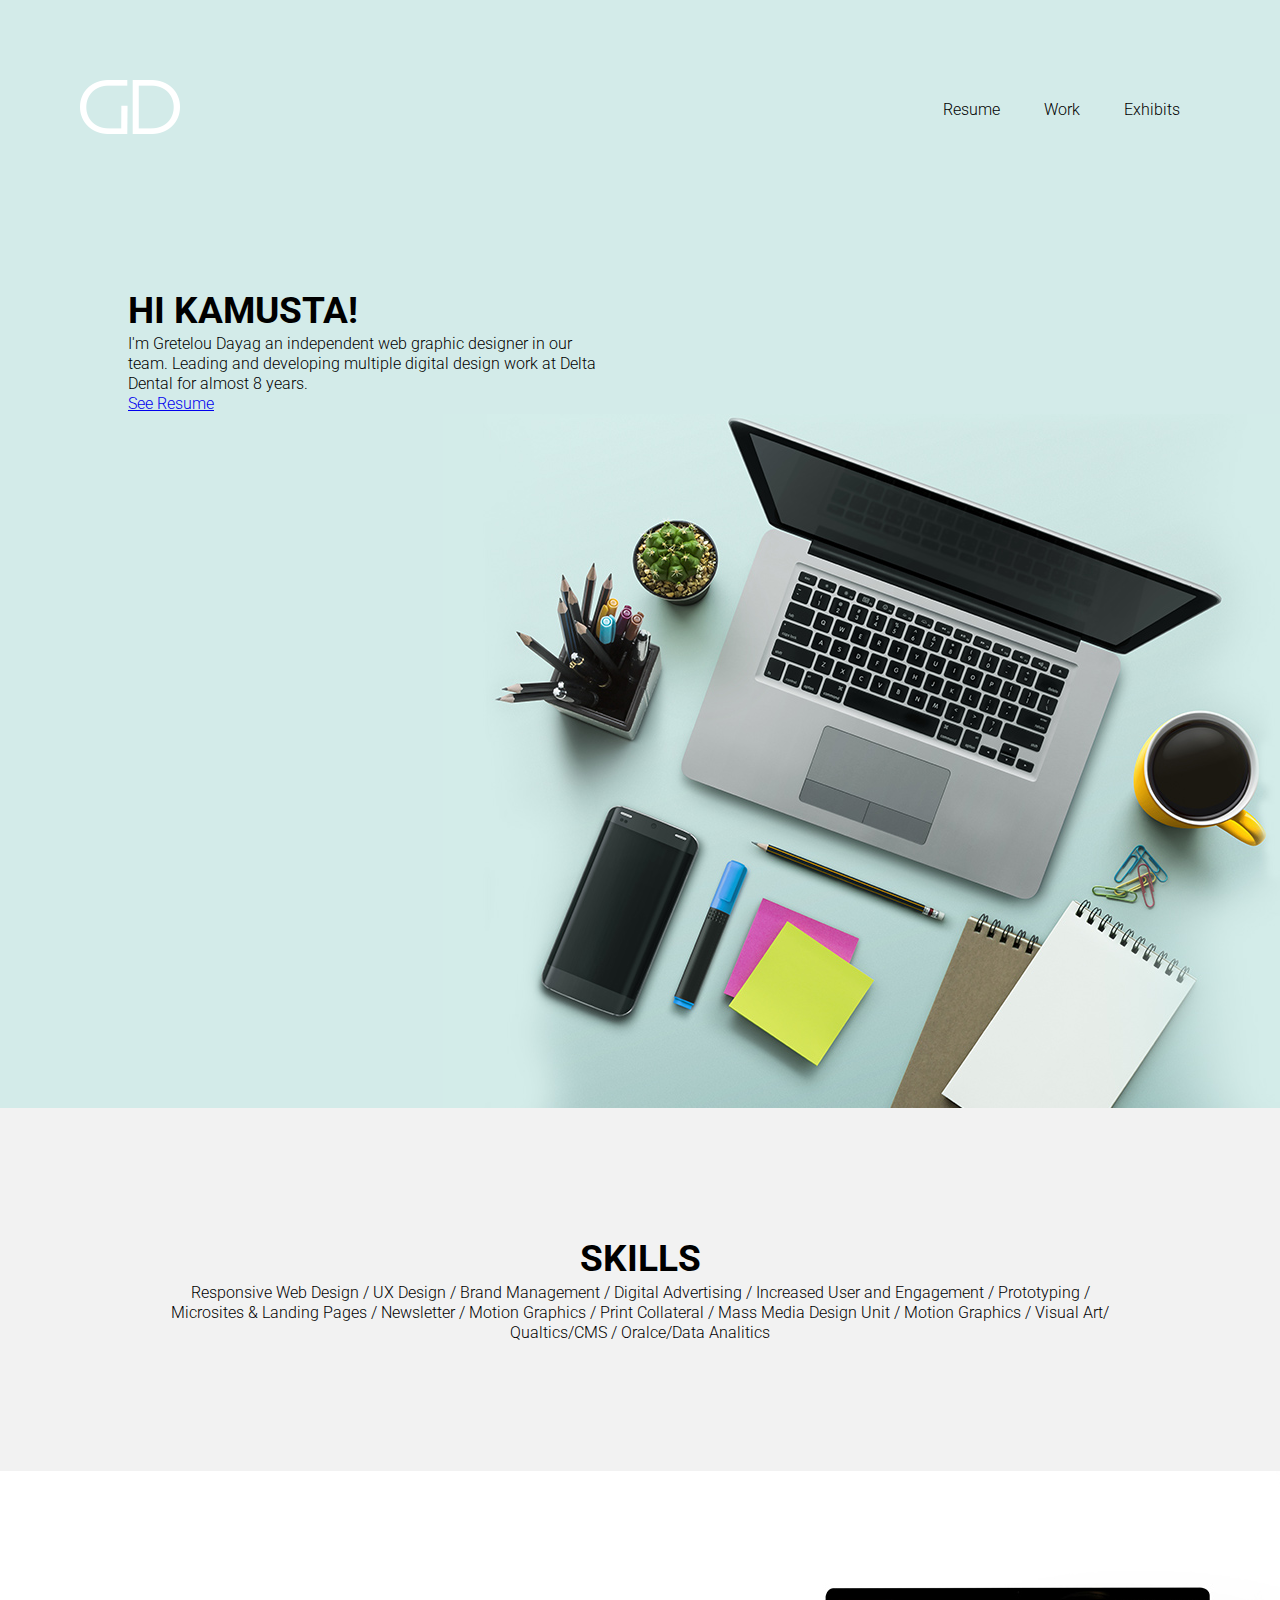
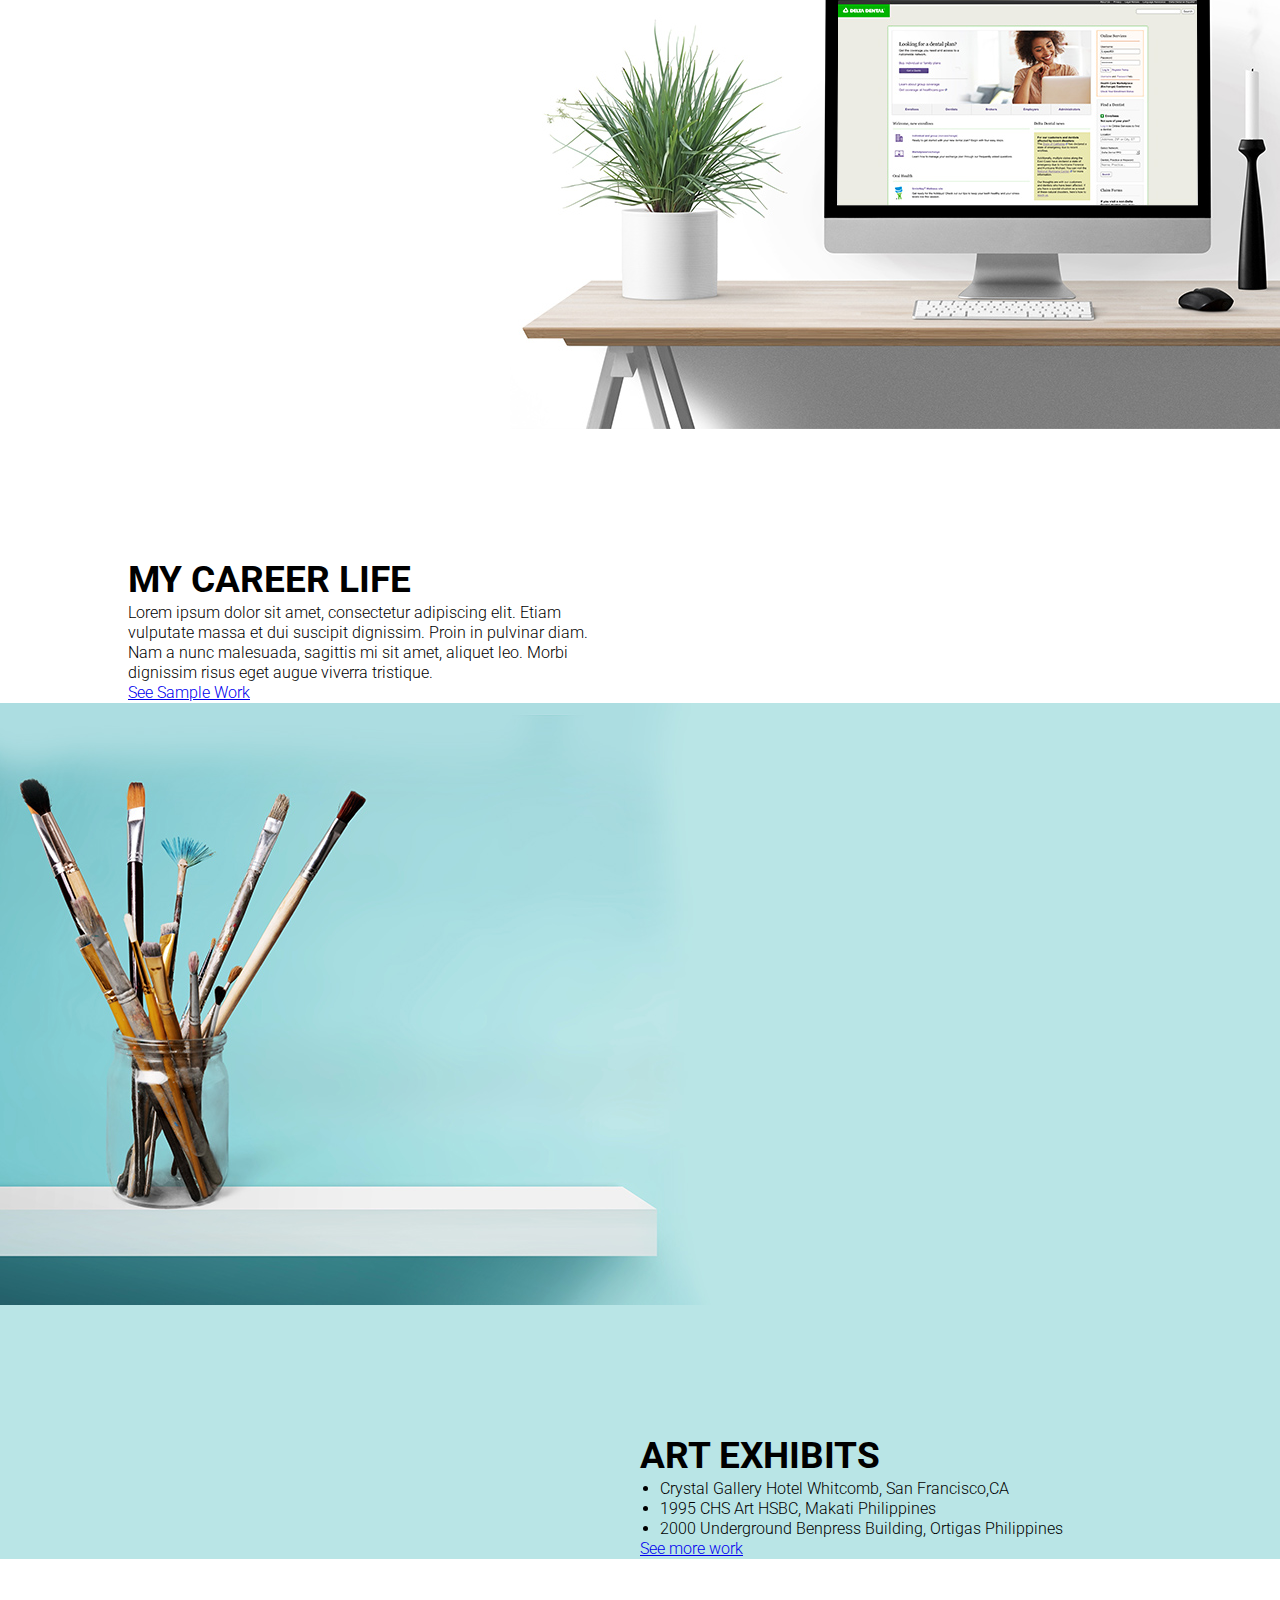
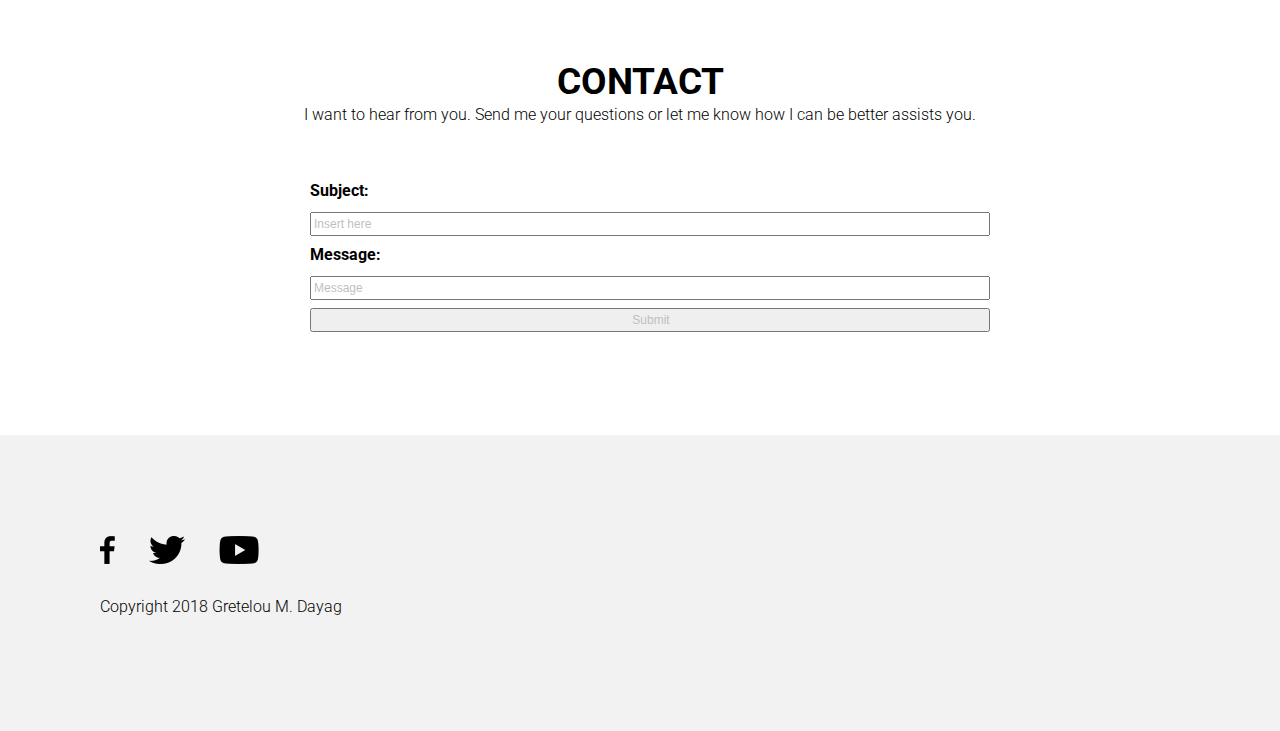
==== unit_10/index.html @ 36427dc2 "v5" ====
<!DOCTYPE html>
<html>
<head>
	<title> Portfolio </title>
	<link rel="stylesheet" type="text/css" href="css/reset.css">
	<link rel="stylesheet" type="text/css" href="css/style.css">
</head>
<body>
	<header>
		<div id="logo"> 
		<img src="image/GD_LOGO.png" alt="gretelou_dayag_logo"></div>
		<nav class="clearfix">
			<a href="#">Resume</a>
			<a href="#">Work</a>
			<a href="#">Exhibits</a>
		</nav>
	</header>

	<section id="intro">
		<div id="intro_paragraph">
			<h1>HI Kamusta!</h1>
			<p>I'm Gretelou Dayag an independent web graphic designer in our team. Leading and developing multiple digital design work at Delta Dental for almost 8 years.</p>
			<a href="#" class="cta">See Resume</a>
		</div>

			<img src="image/intro_image.jpg" alt="gretelou_dayag_logo" id="intro_image">
		</div>
	</section>


	<section id="skill_description">
		<div id="skill_paragraph">
			<h1>Skills</h1>
			<p>Responsive Web Design / UX Design / Brand Management / Digital Advertising  / Increased User and Engagement / Prototyping / Microsites & Landing Pages / Newsletter / Motion Graphics / Print Collateral / Mass Media Design Unit / Motion Graphics / Visual Art/ Qualtics/CMS / Oralce/Data Analitics</p>
		</div>
	</section>



	<section id="work">
			<img src="image/delta_image.jpg" alt="delta dental logo" id="work_image">

		<div id="work_paragraph">	
				<h1>My Career Life</h1>
				<p>Lorem ipsum dolor sit amet, consectetur adipiscing elit. Etiam vulputate massa et dui suscipit dignissim. Proin in pulvinar diam. Nam a nunc malesuada, sagittis mi sit amet, aliquet leo. Morbi dignissim risus eget augue viverra tristique.</p>
				<a href="#" class="cta">See Sample Work</a>
		</div>
	</section>	

	<section id="exhibits">

			<img src="image/skill_image.jpg" alt="paint_brushes" id="exhibits_image">
			<div id="exhibits_paragraph"> 
				<h1>Art Exhibits</h1>
				<ul>
				<li>Crystal Gallery Hotel Whitcomb, San Francisco,CA</li>
				<li>1995 CHS Art HSBC, Makati Philippines</li>
				<li>2000 Underground Benpress Building, Ortigas Philippines</li>
				</ul>
				<a href="#" class="cta">See more work</a>
		</div>
	</section>



	</section>
	<section id="to_connect">
		<h1>Contact</h1>
		<p>I want to hear from you. Send me your questions or let me know how I can be better assists you.</p>

			<form id="size">
				<label for="Topic">Subject:</label>
				<input type="text" name="Topic" value="Insert here">
				<label for="Letter">Message:</label>
				<input type="Message" name="Letter" value="Message">
				<input type="Submit" value="Submit">
			</form>
	</section>


	<footer>
		<img src="image/facebook_black.png" alt="facebook icon">
		<img src="image/twitter_black.png" alt="twitter icon" style="padding-right:30px; padding-left: 30px;">
		<img src="image/youtube_black.png" alt="youtube icon">
		<p> Copyright 2018 Gretelou M. Dayag</p>
	</footer>
</body>
</html>
---- unit_10/css/style.css ----
@import url('https://fonts.googleapis.com/css?family=Roboto:300,700');
* { margin:0; padding:0; box-sizing:border-box; }
body{

font-family: 'Roboto', sans-serif;
font-size: 16px;
font-weight: 300;
line-height: 1.25;
}

header {
background-color: #d3ebe9;
padding: 5em;
}
nav {

float:right;
}
nav a{
background-color:none;
color: #000000;
text-decoration: none;
display:inline-block;
padding: 20px 20px;

}
nav a:hover{
text-decoration: underline;
color: #00aec7;
}
.clearfix:after, section:after {
visibility: hidden;
display: block;
content: "";
clear: both;
height: 0;
font-size: 0;
}
#logo {
float: left;
}
#intro {
background-color: #d3ebe9;
}
#intro_paragraph {
max-width: 480px;
float: left;
margin: 10vw 0 0 10vw;
}
#intro_image {
float:right;
}

#skill_description {
background-color: #f2f2f2;
padding: 8em 0;
}

#skill_paragraph {
width: 960px;
text-align: center;
margin: auto;
}
#work_image {
float: right;
}

#work_paragraph {
max-width: 480px;
float: left;
margin: 10vw 0 0 10vw;
}

#exhibits {
background-color: #b9e5e6;
}

#exhibits_paragraph {
float:right;
width:50vw;
margin: 10vw 0 0 0vw;
}

#exhibits_image {
float:left;
}

#to_connect{
width: 960px;
text-align:center;
margin: auto;
padding-top: 100px;
padding-bottom: 100px;
}

#size{
    width:320px;
    text-align: left;
    line-height: 2em;
    padding-left: 150px;
    padding-top: 50px;
}

input{
    font-size: 12px;
    font-weight: 300;
    color:#bfbfbf;
    width: 680px;
    padding-left: 2px;
    padding-top: 3px;
    padding-bottom: 3px;
}
label{
    text-align: left;
    font-size: 16px;
    font-weight: 700;
}

footer {
background-color: #f2f2f2;
padding: 100px;
line-height: 3em;
}

h1{
font-size: 37px;
font-weight:700;
text-transform: uppercase;
}

h2{
font-size: 24px;
font-weight:700;
text-transform: uppercase;
}

h3{
font-size: 20px;
font-weight: 300;
text-transform: uppercase;
}

ul {
padding-left:1.25em;
}

@media only screen and (max-width:1220px)

#work_paragraph {
max-width: 480px;
float: left;
margin: 5vw 0 0 10vw;
}
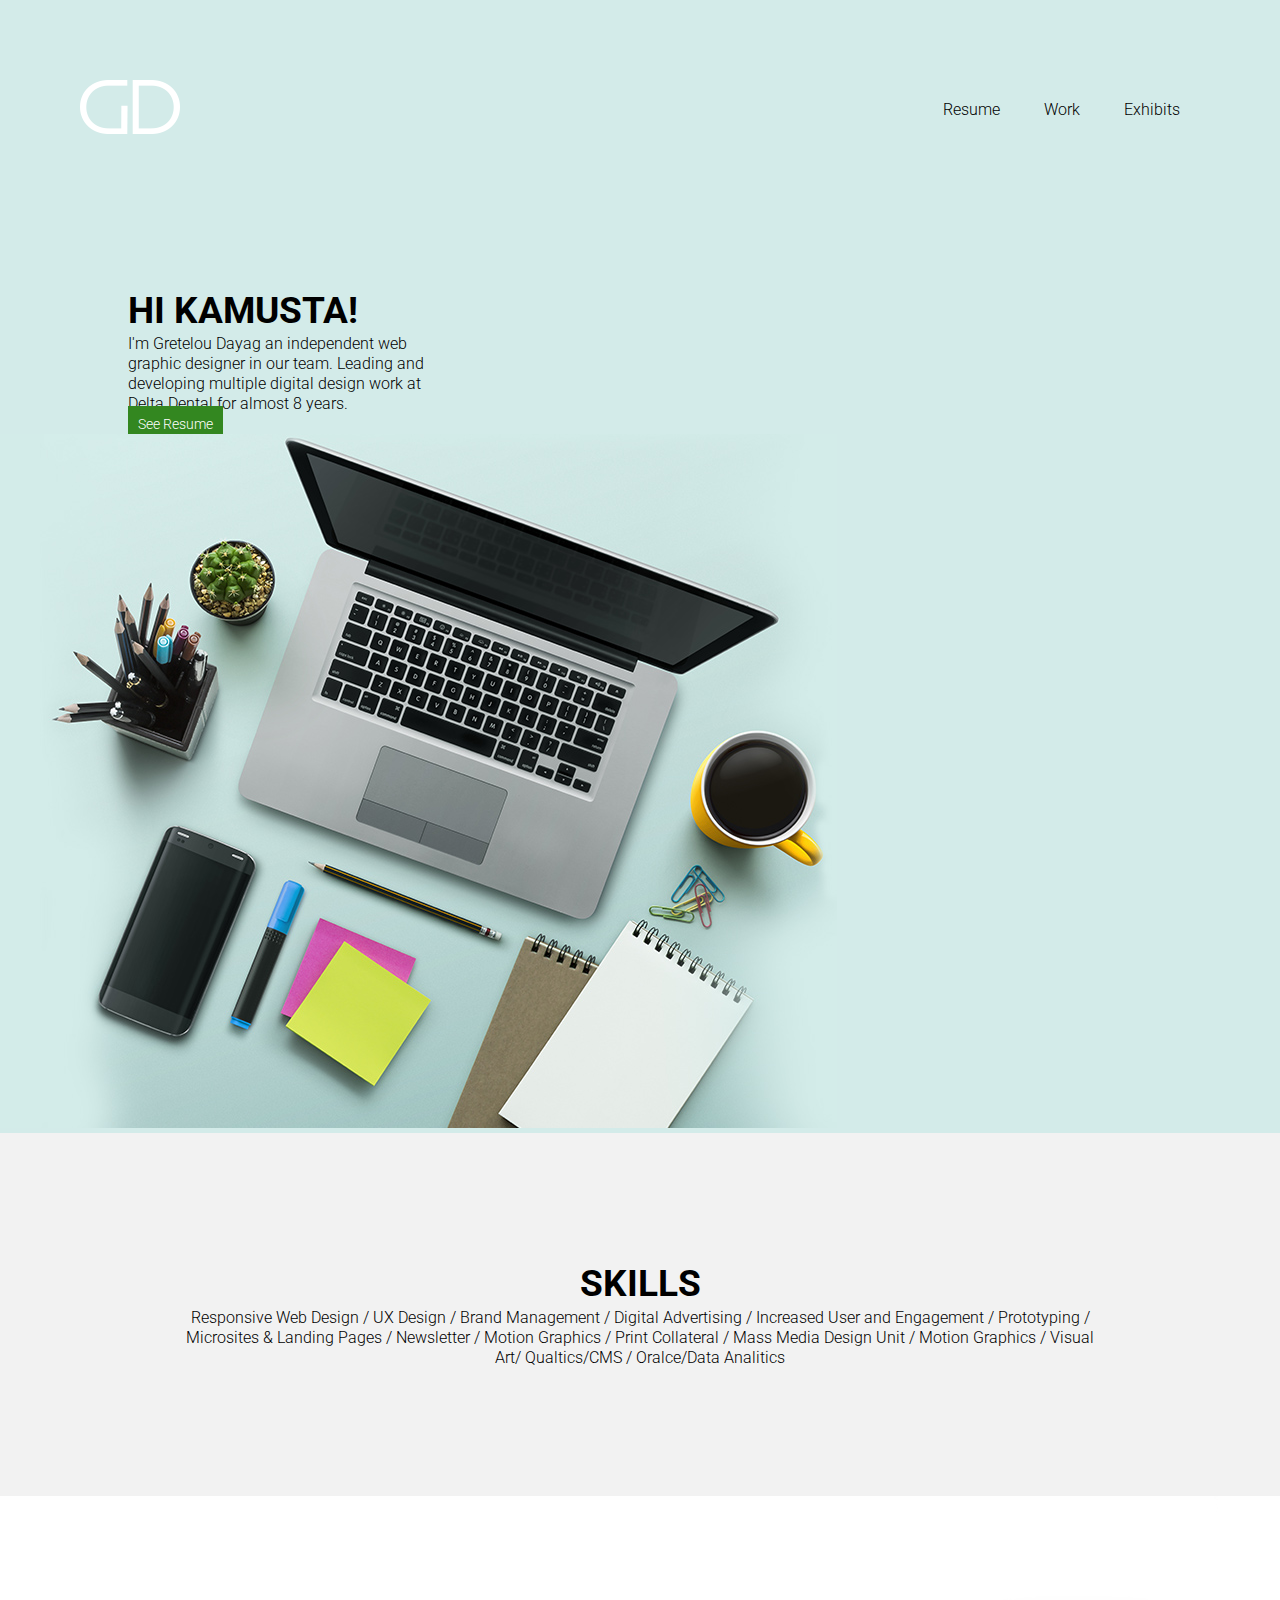
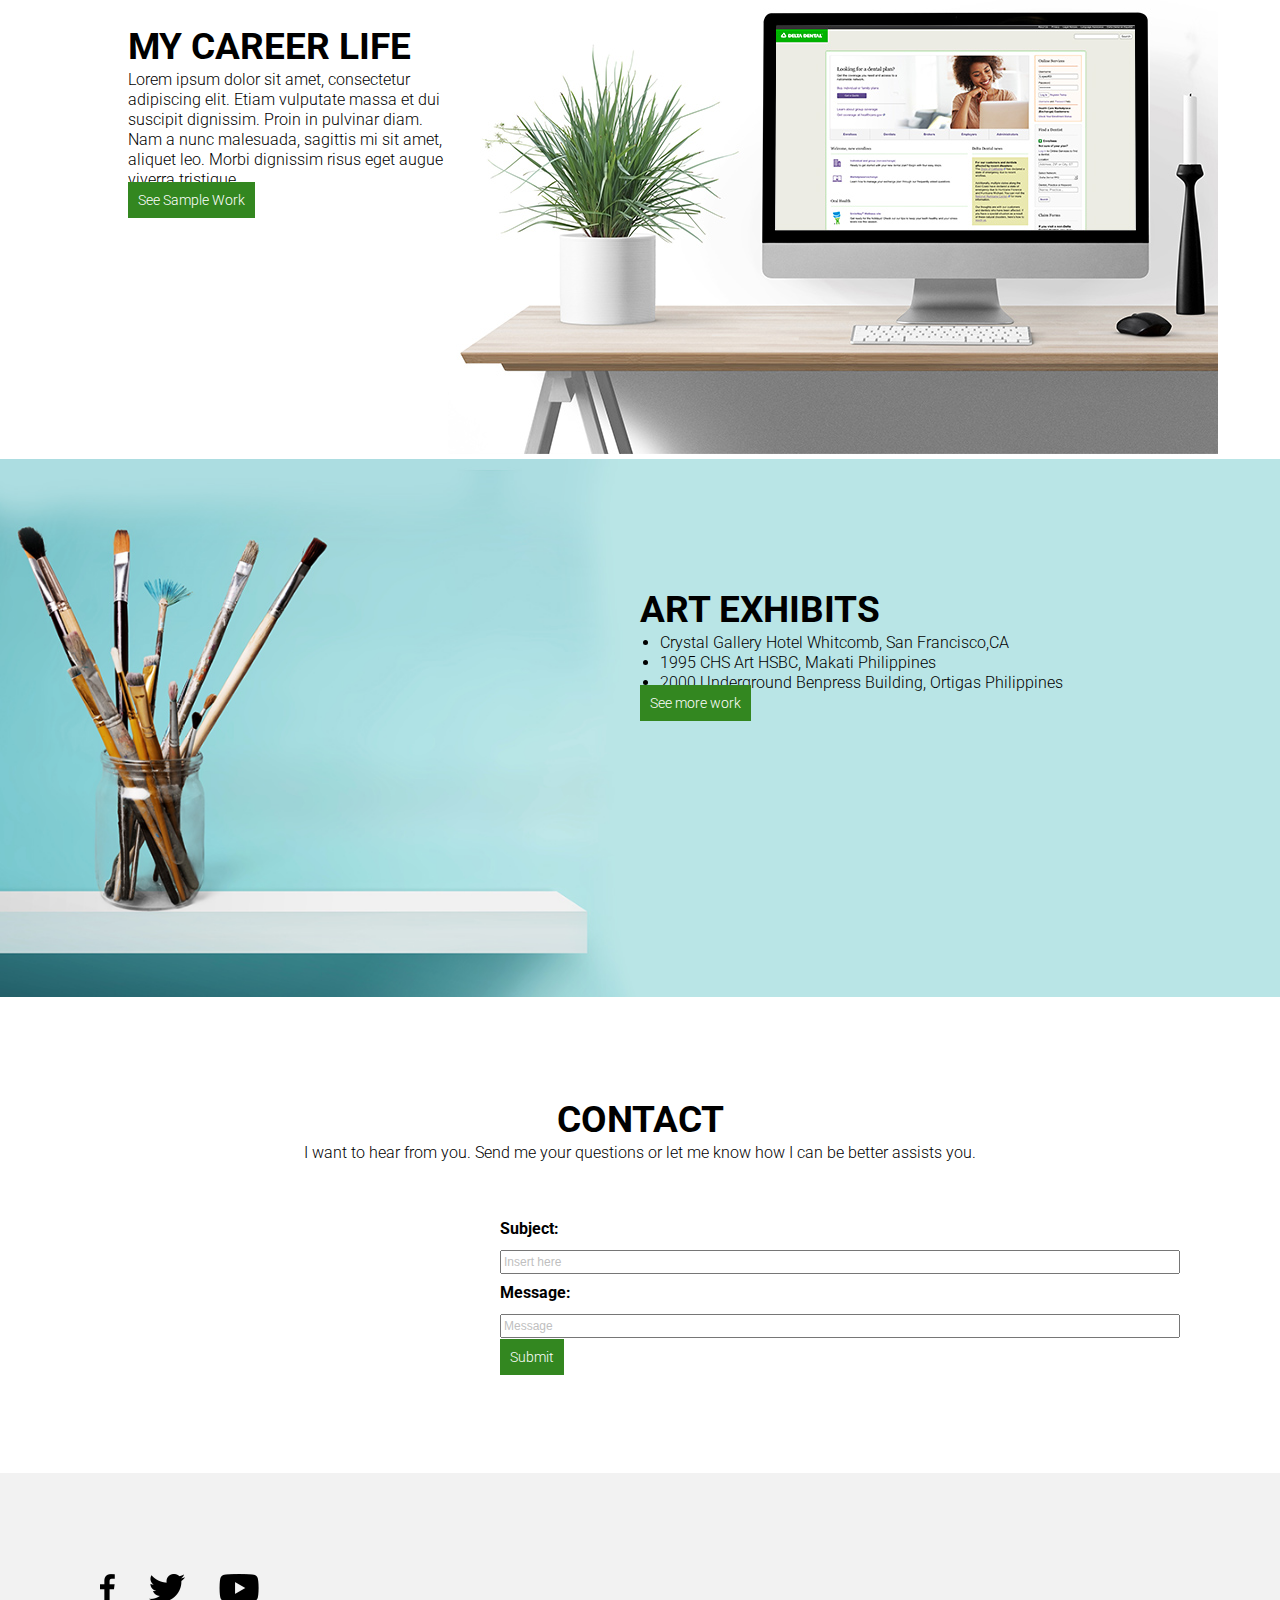
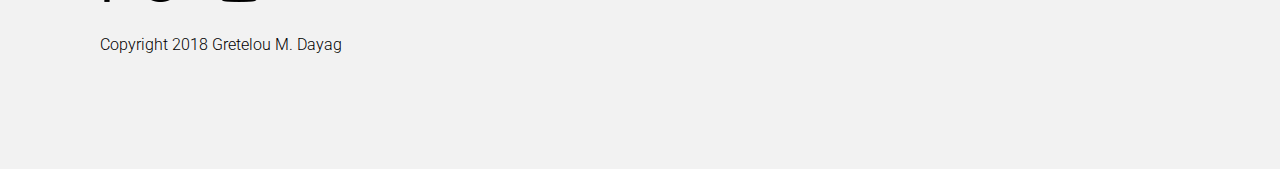
==== commit aca60fd4: "v5" ====
--- a/unit_10/index.html
+++ b/unit_10/index.html
@@ -16,15 +16,14 @@
 		</nav>
 	</header>
 
-	<section id="intro">
+	<section id="intro" class="clearfix">
 		<div id="intro_paragraph">
 			<h1>HI Kamusta!</h1>
 			<p>I'm Gretelou Dayag an independent web graphic designer in our team. Leading and developing multiple digital design work at Delta Dental for almost 8 years.</p>
 			<a href="#" class="cta">See Resume</a>
 		</div>
+		<img src="image/intro_image.jpg" alt="gretelou_dayag_logo" id="intro_image">
 
-			<img src="image/intro_image.jpg" alt="gretelou_dayag_logo" id="intro_image">
-		</div>
 	</section>
 
 
@@ -73,7 +72,7 @@
 				<input type="text" name="Topic" value="Insert here">
 				<label for="Letter">Message:</label>
 				<input type="Message" name="Letter" value="Message">
-				<input type="Submit" value="Submit">
+				<a href="#" class="cta">Submit</a>
 			</form>
 	</section>
 
--- a/unit_10/css/style.css
+++ b/unit_10/css/style.css
@@ -29,6 +29,17 @@
 text-decoration: underline;
 color: #00aec7;
 }
+.cta{
+    background-color:#338720;
+    padding-top: 10px;
+    padding-bottom:10px;
+    padding-left:10px;
+    padding-right: 10px;
+    font-size: 14px;
+    color:#ffffff;
+    text-decoration: none;
+
+}
 .clearfix:after, section:after {
 visibility: hidden;
 display: block;
@@ -42,14 +53,16 @@
 }
 #intro {
 background-color: #d3ebe9;
+background:url(.../image/intro_image.jpg),
+#d3ebe9;
+background-repeat: no-repeat;
+background-position: left;
+height: auto;
 }
 #intro_paragraph {
-max-width: 480px;
+max-width: 25%;
 float: left;
 margin: 10vw 0 0 10vw;
-}
-#intro_image {
-float:right;
 }
 
 #skill_description {
@@ -58,16 +71,20 @@
 }
 
 #skill_paragraph {
-width: 960px;
 text-align: center;
-margin: auto;
+margin-left:20vh;
+margin-right:20vh;
 }
-#work_image {
-float: right;
+#work {
+background-color: white;
+background:url(.../image/delta_image.jpg),
+white;
+background-repeat: no-repeat;
+background-position: left;
 }
 
 #work_paragraph {
-max-width: 480px;
+max-width: 25%;
 float: left;
 margin: 10vw 0 0 10vw;
 }
@@ -78,16 +95,16 @@
 
 #exhibits_paragraph {
 float:right;
-width:50vw;
+width:50%;
 margin: 10vw 0 0 0vw;
 }
 
 #exhibits_image {
 float:left;
+max-width: 50%;
 }
 
 #to_connect{
-width: 960px;
 text-align:center;
 margin: auto;
 padding-top: 100px;
@@ -95,11 +112,12 @@
 }
 
 #size{
-    width:320px;
+    width:50%;
     text-align: left;
     line-height: 2em;
-    padding-left: 150px;
+    padding-left: 300px;
     padding-top: 50px;
+    margin-left: 200px;
 }
 
 input{
@@ -146,12 +164,8 @@
 }
 
 @media only screen and (max-width:1220px)
+img{  }
 
-#work_paragraph {
-max-width: 480px;
-float: left;
-margin: 5vw 0 0 10vw;
-}
 
     
     
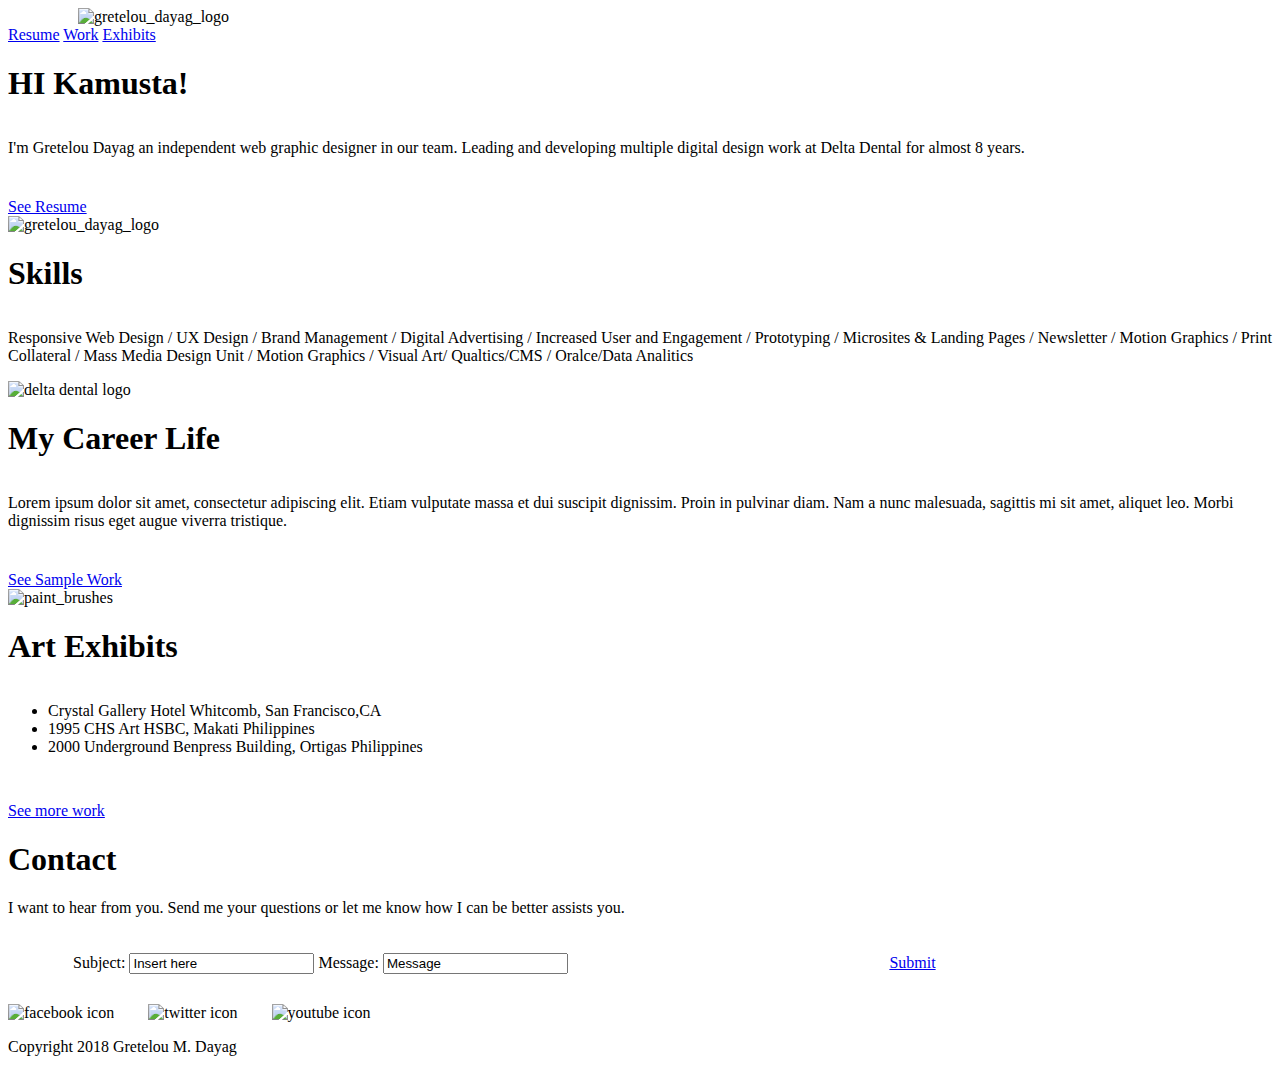
==== commit b80d7fc3: "v8" ====
--- a/unit_10/index.html
+++ b/unit_10/index.html
@@ -1,14 +1,14 @@
 <!DOCTYPE html>
-<html>
-<head>
+<html class="gr__ gr__gmdayag_github_io"><head>
+<meta http-equiv="content-type" content="text/html; charset=UTF-8">
 	<title> Portfolio </title>
-	<link rel="stylesheet" type="text/css" href="css/reset.css">
-	<link rel="stylesheet" type="text/css" href="css/style.css">
+	<link rel="stylesheet" type="text/css" href="index_files/reset.html">
+	<link rel="stylesheet" type="text/css" href="index_files/style.css">
 </head>
-<body>
+<body data-gr-c-s-loaded="true">
 	<header>
 		<div id="logo"> 
-		<img src="image/GD_LOGO.png" alt="gretelou_dayag_logo"></div>
+		<img src="index_files/GD_LOGO.png" alt="gretelou_dayag_logo" style="padding-left: 70px;"></div>
 		<nav class="clearfix">
 			<a href="#">Resume</a>
 			<a href="#">Work</a>
@@ -19,10 +19,12 @@
 	<section id="intro" class="clearfix">
 		<div id="intro_paragraph">
 			<h1>HI Kamusta!</h1>
-			<p>I'm Gretelou Dayag an independent web graphic designer in our team. Leading and developing multiple digital design work at Delta Dental for almost 8 years.</p>
+			<p style="padding-top: 15px;padding-bottom: 25px;">I'm Gretelou Dayag
+ an independent web graphic designer in our team. Leading and developing
+ multiple digital design work at Delta Dental for almost 8 years.</p>
 			<a href="#" class="cta">See Resume</a>
 		</div>
-		<img src="image/intro_image.jpg" alt="gretelou_dayag_logo" id="intro_image">
+		<img src="index_files/intro_image.jpg" alt="gretelou_dayag_logo" id="intro_image">
 
 	</section>
 
@@ -30,31 +32,40 @@
 	<section id="skill_description">
 		<div id="skill_paragraph">
 			<h1>Skills</h1>
-			<p>Responsive Web Design / UX Design / Brand Management / Digital Advertising  / Increased User and Engagement / Prototyping / Microsites & Landing Pages / Newsletter / Motion Graphics / Print Collateral / Mass Media Design Unit / Motion Graphics / Visual Art/ Qualtics/CMS / Oralce/Data Analitics</p>
+			<p style="padding-top: 15px;">Responsive Web Design / UX Design / 
+Brand Management / Digital Advertising  / Increased User and Engagement /
+ Prototyping / Microsites &amp; Landing Pages / Newsletter / Motion 
+Graphics / Print Collateral / Mass Media Design Unit / Motion Graphics /
+ Visual Art/ Qualtics/CMS / Oralce/Data Analitics</p>
 		</div>
 	</section>
 
 
 
 	<section id="work">
-			<img src="image/delta_image.jpg" alt="delta dental logo" id="work_image">
+			<img src="index_files/delta_image.jpg" alt="delta dental logo" id="work_image">
 
 		<div id="work_paragraph">	
 				<h1>My Career Life</h1>
-				<p>Lorem ipsum dolor sit amet, consectetur adipiscing elit. Etiam vulputate massa et dui suscipit dignissim. Proin in pulvinar diam. Nam a nunc malesuada, sagittis mi sit amet, aliquet leo. Morbi dignissim risus eget augue viverra tristique.</p>
+				<p style="padding-top: 15px;padding-bottom: 25px;">Lorem ipsum dolor
+ sit amet, consectetur adipiscing elit. Etiam vulputate massa et dui 
+suscipit dignissim. Proin in pulvinar diam. Nam a nunc malesuada, 
+sagittis mi sit amet, aliquet leo. Morbi dignissim risus eget augue 
+viverra tristique.</p>
 				<a href="#" class="cta">See Sample Work</a>
 		</div>
+
 	</section>	
 
 	<section id="exhibits">
 
-			<img src="image/skill_image.jpg" alt="paint_brushes" id="exhibits_image">
+			<img src="index_files/skill_image.jpg" alt="paint_brushes" id="exhibits_image">
 			<div id="exhibits_paragraph"> 
 				<h1>Art Exhibits</h1>
-				<ul>
+				<ul style="padding-top: 15px;padding-bottom: 30px;">
 				<li>Crystal Gallery Hotel Whitcomb, San Francisco,CA</li>
 				<li>1995 CHS Art HSBC, Makati Philippines</li>
-				<li>2000 Underground Benpress Building, Ortigas Philippines</li>
+				<li style="padding-top: 0px;">2000 Underground Benpress Building, Ortigas Philippines</li>
 				</ul>
 				<a href="#" class="cta">See more work</a>
 		</div>
@@ -62,26 +73,28 @@
 
 
 
-	</section>
+	
 	<section id="to_connect">
 		<h1>Contact</h1>
 		<p>I want to hear from you. Send me your questions or let me know how I can be better assists you.</p>
-
-			<form id="size">
-				<label for="Topic">Subject:</label>
+		<form id="size" style="padding-left: 65px;padding-top: 20px;">
+				
+				<label for="Topic" style="padding-left: 0px;">Subject:</label>
 				<input type="text" name="Topic" value="Insert here">
 				<label for="Letter">Message:</label>
-				<input type="Message" name="Letter" value="Message">
-				<a href="#" class="cta">Submit</a>
-			</form>
+				<input type="Message" name="Letter" value="Message" style="margin-bottom: 30px;">
+				<a href="#" class="cta" style="padding-left: 317.5px;padding-right: 317.5px;">Submit</a>
+		</form>
+
 	</section>
 
 
 	<footer>
-		<img src="image/facebook_black.png" alt="facebook icon">
-		<img src="image/twitter_black.png" alt="twitter icon" style="padding-right:30px; padding-left: 30px;">
-		<img src="image/youtube_black.png" alt="youtube icon">
+		<img src="index_files/facebook_black.png" alt="facebook icon">
+		<img src="index_files/twitter_black.png" alt="twitter icon" style="padding-right:30px; padding-left: 30px;">
+		<img src="index_files/youtube_black.png" alt="youtube icon">
 		<p> Copyright 2018 Gretelou M. Dayag</p>
 	</footer>
-</body>
-</html>
+
+
+</body></html>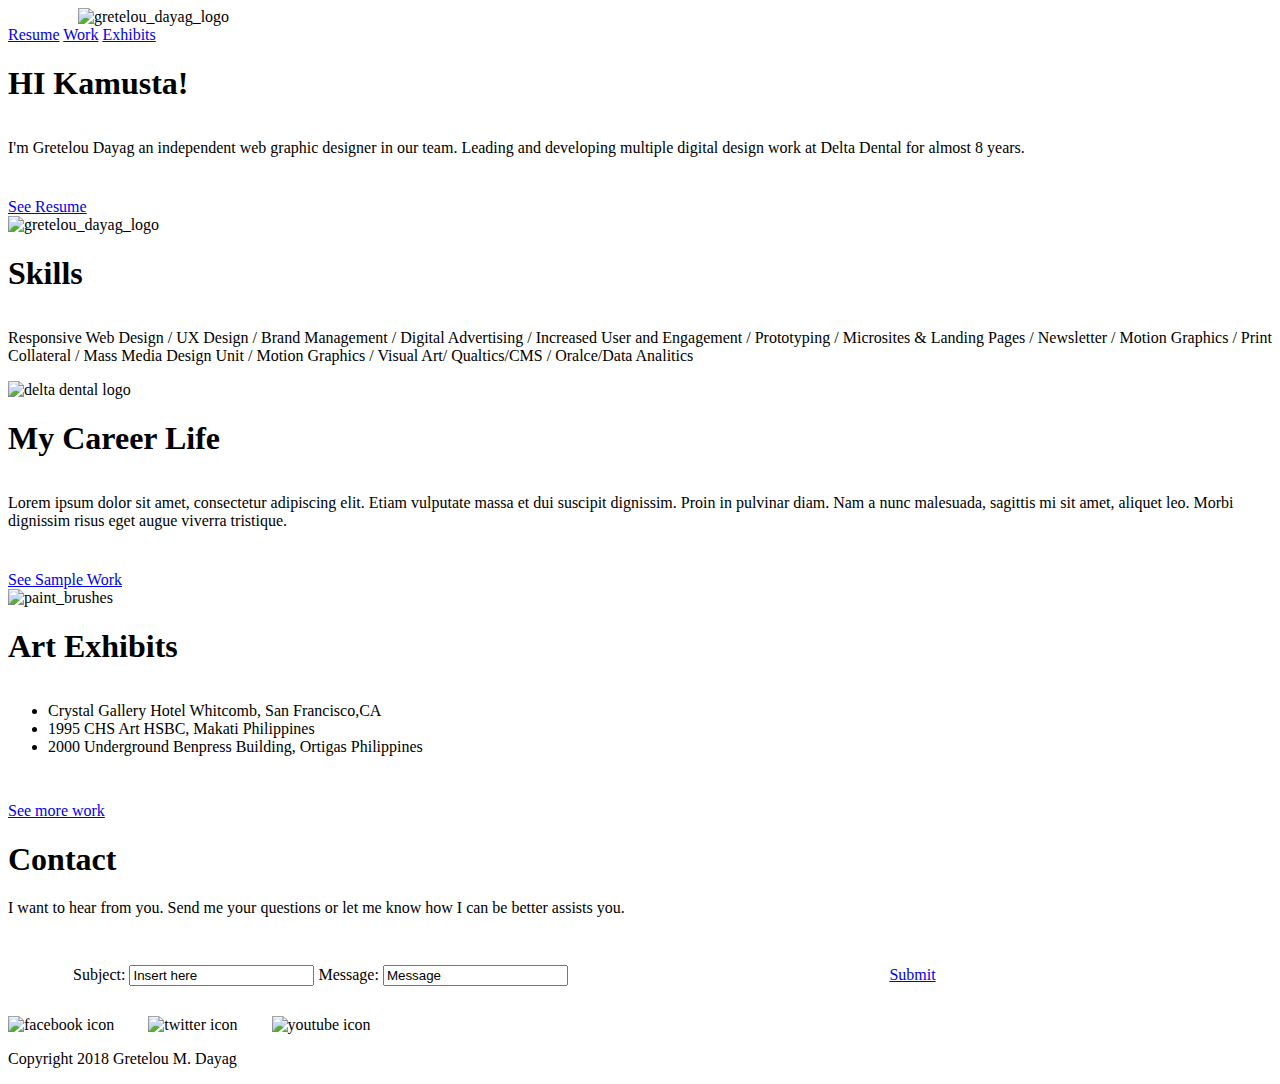
==== commit 83c2eb8d: "v10" ====
--- a/unit_10/index.html
+++ b/unit_10/index.html
@@ -80,7 +80,7 @@
 		<form id="size" style="padding-left: 65px;padding-top: 20px;">
 				
 				<label for="Topic" style="padding-left: 0px;">Subject:</label>
-				<input type="text" name="Topic" value="Insert here">
+				<input type="text" name="Topic" value="Insert here" style="margin-top: 12px;margin-bottom: 8px;">
 				<label for="Letter">Message:</label>
 				<input type="Message" name="Letter" value="Message" style="margin-bottom: 30px;">
 				<a href="#" class="cta" style="padding-left: 317.5px;padding-right: 317.5px;">Submit</a>
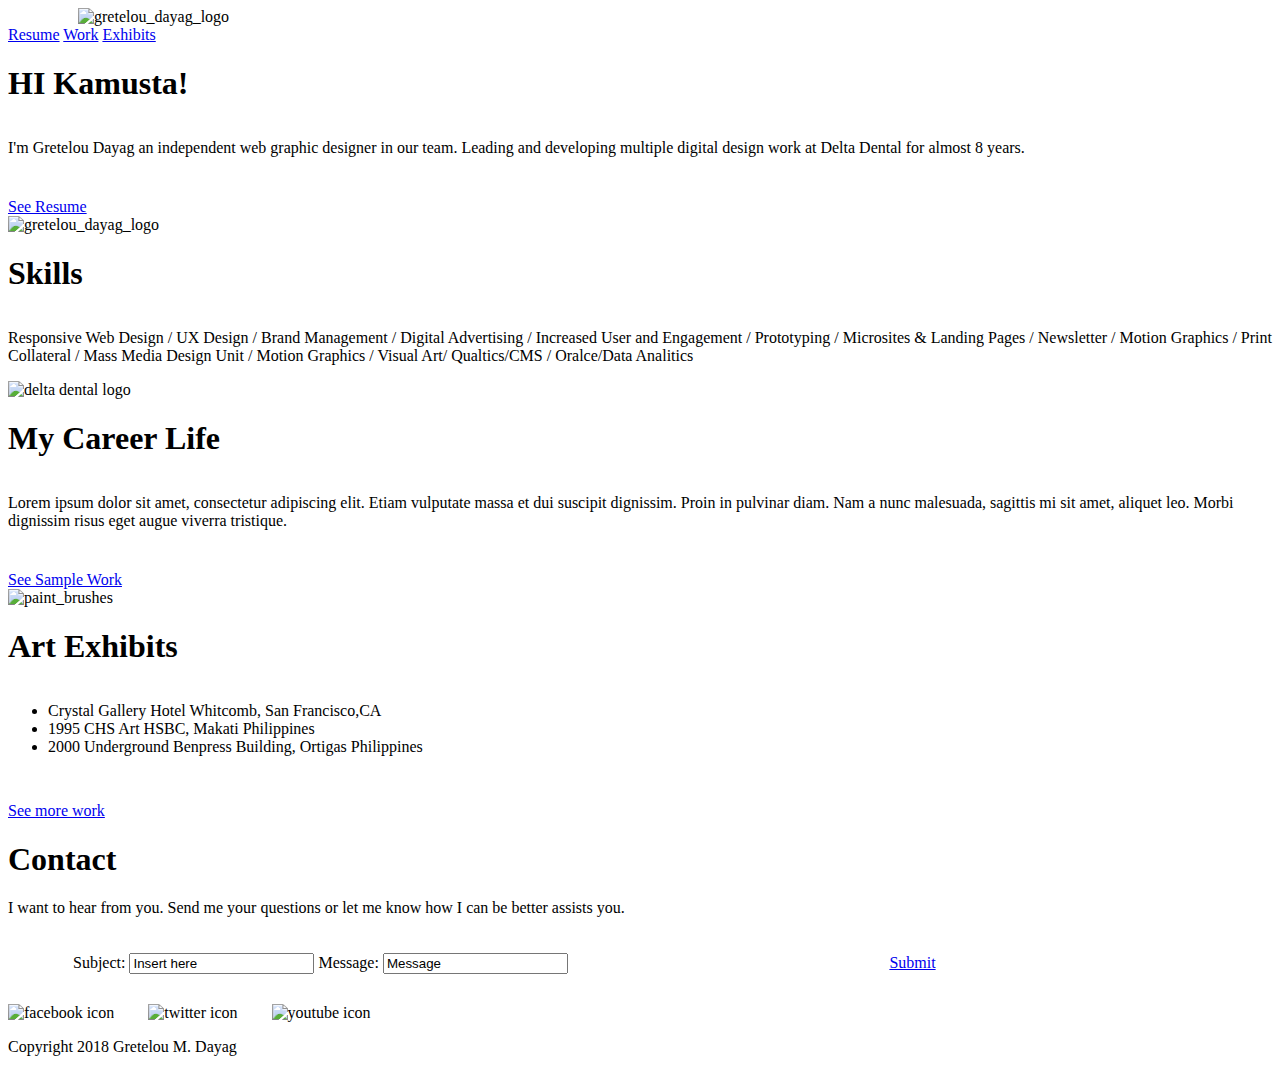
==== commit e814155b: "v11" ====
--- a/unit_10/index.html
+++ b/unit_10/index.html
@@ -80,7 +80,7 @@
 		<form id="size" style="padding-left: 65px;padding-top: 20px;">
 				
 				<label for="Topic" style="padding-left: 0px;">Subject:</label>
-				<input type="text" name="Topic" value="Insert here" style="margin-top: 12px;margin-bottom: 8px;">
+				<input type="text" name="Topic" value="Insert here">
 				<label for="Letter">Message:</label>
 				<input type="Message" name="Letter" value="Message" style="margin-bottom: 30px;">
 				<a href="#" class="cta" style="padding-left: 317.5px;padding-right: 317.5px;">Submit</a>
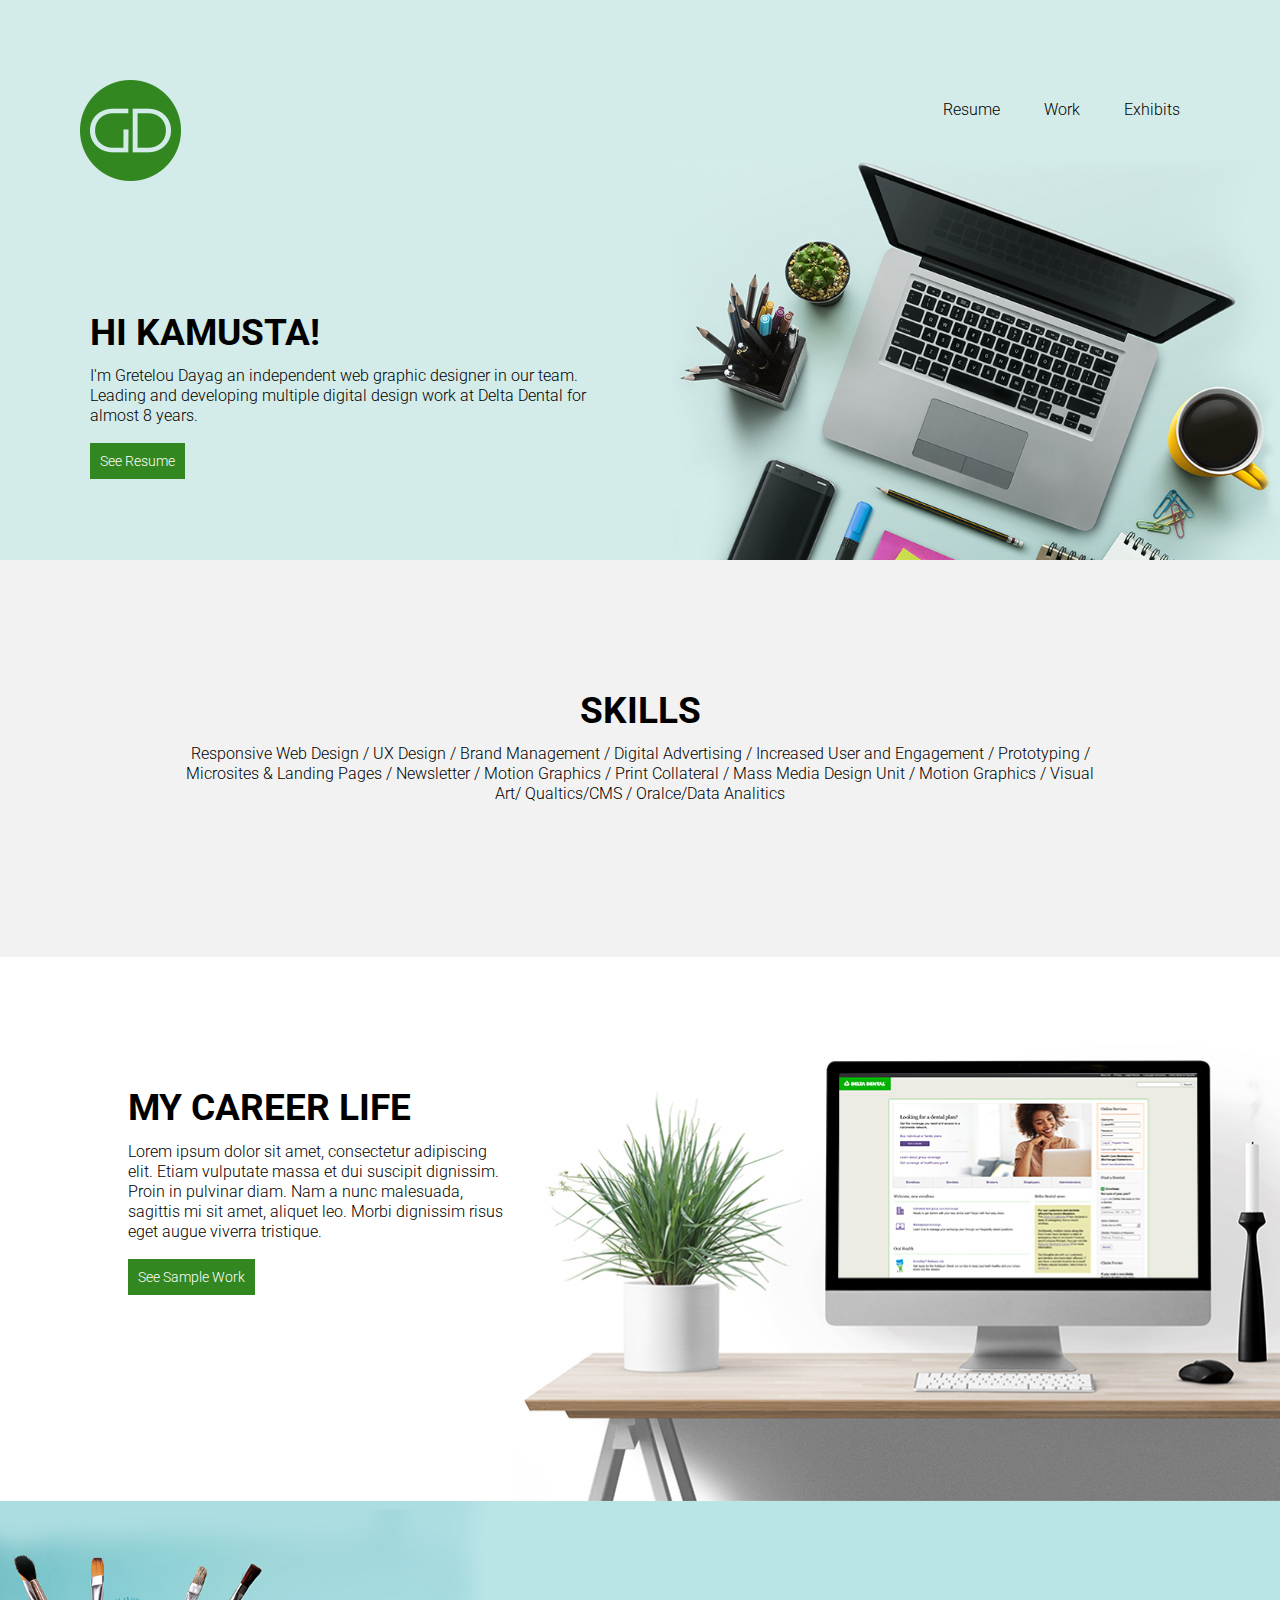
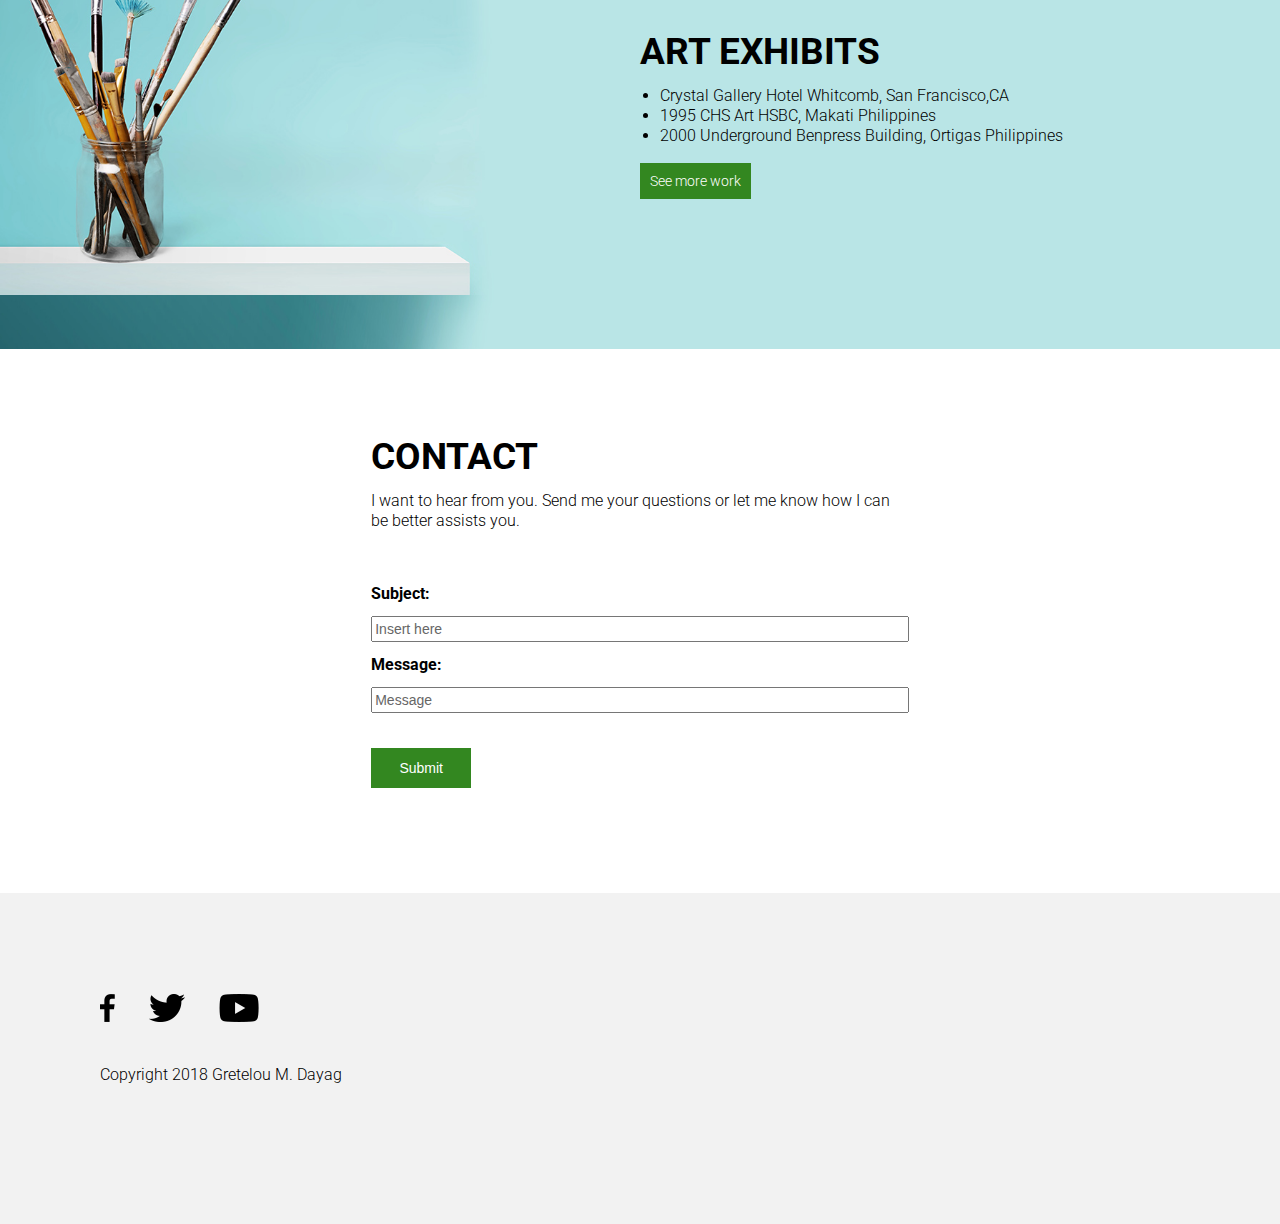
==== commit 6e132658: "v11" ====
--- a/unit_10/index.html
+++ b/unit_10/index.html
@@ -1,14 +1,16 @@
 <!DOCTYPE html>
-<html class="gr__ gr__gmdayag_github_io"><head>
-<meta http-equiv="content-type" content="text/html; charset=UTF-8">
+<html>
+
+<head>
 	<title> Portfolio </title>
-	<link rel="stylesheet" type="text/css" href="index_files/reset.html">
-	<link rel="stylesheet" type="text/css" href="index_files/style.css">
+	<link rel="stylesheet" type="text/css" href="css/reset.css">
+	<link rel="stylesheet" type="text/css" href="css/style.css">
 </head>
-<body data-gr-c-s-loaded="true">
+
+<body>
 	<header>
 		<div id="logo"> 
-		<img src="index_files/GD_LOGO.png" alt="gretelou_dayag_logo" style="padding-left: 70px;"></div>
+		<img src="image/GD_LOGO.png" alt="gretelou_dayag_logo"></div>
 		<nav class="clearfix">
 			<a href="#">Resume</a>
 			<a href="#">Work</a>
@@ -16,15 +18,12 @@
 		</nav>
 	</header>
 
-	<section id="intro" class="clearfix">
+	<section id="intro">
 		<div id="intro_paragraph">
 			<h1>HI Kamusta!</h1>
-			<p style="padding-top: 15px;padding-bottom: 25px;">I'm Gretelou Dayag
- an independent web graphic designer in our team. Leading and developing
- multiple digital design work at Delta Dental for almost 8 years.</p>
+			<p>I'm Gretelou Dayag an independent web graphic designer in our team. Leading and developing multiple digital design work at Delta Dental for almost 8 years.</p>
 			<a href="#" class="cta">See Resume</a>
 		</div>
-		<img src="index_files/intro_image.jpg" alt="gretelou_dayag_logo" id="intro_image">
 
 	</section>
 
@@ -32,40 +31,27 @@
 	<section id="skill_description">
 		<div id="skill_paragraph">
 			<h1>Skills</h1>
-			<p style="padding-top: 15px;">Responsive Web Design / UX Design / 
-Brand Management / Digital Advertising  / Increased User and Engagement /
- Prototyping / Microsites &amp; Landing Pages / Newsletter / Motion 
-Graphics / Print Collateral / Mass Media Design Unit / Motion Graphics /
- Visual Art/ Qualtics/CMS / Oralce/Data Analitics</p>
+			<p>Responsive Web Design / UX Design / Brand Management / Digital Advertising  / Increased User and Engagement / Prototyping / Microsites & Landing Pages / Newsletter / Motion Graphics / Print Collateral / Mass Media Design Unit / Motion Graphics / Visual Art/ Qualtics/CMS / Oralce/Data Analitics</p>
 		</div>
 	</section>
 
 
 
 	<section id="work">
-			<img src="index_files/delta_image.jpg" alt="delta dental logo" id="work_image">
-
 		<div id="work_paragraph">	
 				<h1>My Career Life</h1>
-				<p style="padding-top: 15px;padding-bottom: 25px;">Lorem ipsum dolor
- sit amet, consectetur adipiscing elit. Etiam vulputate massa et dui 
-suscipit dignissim. Proin in pulvinar diam. Nam a nunc malesuada, 
-sagittis mi sit amet, aliquet leo. Morbi dignissim risus eget augue 
-viverra tristique.</p>
+				<p>Lorem ipsum dolor sit amet, consectetur adipiscing elit. Etiam vulputate massa et dui suscipit dignissim. Proin in pulvinar diam. Nam a nunc malesuada, sagittis mi sit amet, aliquet leo. Morbi dignissim risus eget augue viverra tristique.</p>
 				<a href="#" class="cta">See Sample Work</a>
 		</div>
-
 	</section>	
 
 	<section id="exhibits">
-
-			<img src="index_files/skill_image.jpg" alt="paint_brushes" id="exhibits_image">
 			<div id="exhibits_paragraph"> 
 				<h1>Art Exhibits</h1>
-				<ul style="padding-top: 15px;padding-bottom: 30px;">
+				<ul>
 				<li>Crystal Gallery Hotel Whitcomb, San Francisco,CA</li>
 				<li>1995 CHS Art HSBC, Makati Philippines</li>
-				<li style="padding-top: 0px;">2000 Underground Benpress Building, Ortigas Philippines</li>
+				<li>2000 Underground Benpress Building, Ortigas Philippines</li>
 				</ul>
 				<a href="#" class="cta">See more work</a>
 		</div>
@@ -73,28 +59,26 @@
 
 
 
-	
+	</section>
 	<section id="to_connect">
 		<h1>Contact</h1>
 		<p>I want to hear from you. Send me your questions or let me know how I can be better assists you.</p>
-		<form id="size" style="padding-left: 65px;padding-top: 20px;">
-				
-				<label for="Topic" style="padding-left: 0px;">Subject:</label>
+
+			<form id="size">
+				<label for="Topic">Subject:</label>
 				<input type="text" name="Topic" value="Insert here">
 				<label for="Letter">Message:</label>
-				<input type="Message" name="Letter" value="Message" style="margin-bottom: 30px;">
-				<a href="#" class="cta" style="padding-left: 317.5px;padding-right: 317.5px;">Submit</a>
-		</form>
-
+				<input type="Message" name="Letter" value="Message">
+			</form>
+			<button type="button">Submit</button>
 	</section>
 
 
 	<footer>
-		<img src="index_files/facebook_black.png" alt="facebook icon">
-		<img src="index_files/twitter_black.png" alt="twitter icon" style="padding-right:30px; padding-left: 30px;">
-		<img src="index_files/youtube_black.png" alt="youtube icon">
+		<img src="image/facebook_black.png" alt="facebook icon">
+		<img src="image/twitter_black.png" alt="twitter icon" style="padding-right:30px; padding-left: 30px;">
+		<img src="image/youtube_black.png" alt="youtube icon">
 		<p> Copyright 2018 Gretelou M. Dayag</p>
 	</footer>
-
-
-</body></html>+</body>
+</html>
--- a/unit_10/css/style.css
+++ b/unit_10/css/style.css
@@ -0,0 +1,435 @@
+
+@import url('https://fonts.googleapis.com/css?family=Roboto:300,700');
+* { margin:0; padding:0; box-sizing:border-box; }
+body{
+
+font-family: 'Roboto', sans-serif;
+font-size:16px;
+font-weight:300;
+line-height:1.25;
+}
+
+header {
+background-color:#d3ebe9;
+padding:5em;
+}
+nav {
+float:right;
+}
+
+nav a{
+background-color:none;
+color: #000000;
+text-decoration: none;
+display:inline-block;
+padding: 20px 20px;
+}
+
+nav a: hover {
+text-decoration: underline;
+color:#00aec7;
+}
+
+.cta{
+    background-color:#338720;
+    padding-top:10px;
+    padding-bottom:10px;
+    padding-left:10px;
+    padding-right:10px;
+    font-size: 14px;
+    color:#ffffff;
+    text-decoration:none;
+    margin-top:10px
+
+}
+.clearfix:after, section:after {
+visibility: hidden;
+display:block;
+content: "";
+clear: both;
+}
+
+#logo {
+float:left;
+}
+
+#intro {
+background-color:#d3ebe9;
+background:url(../image/intro_image.jpg),#d3ebe9;
+background-repeat: no-repeat;
+background-size: 50%;
+background-position: right top;
+height:37em;
+padding-left:45px;
+padding-top:150px;
+}
+
+#intro_paragraph {
+width:30%;
+float:left;
+padding-left:45px;
+padding-right: 45px;
+
+}
+
+#skill_description {
+background-color:#f2f2f2;
+padding:8em 0;
+}
+
+#skill_paragraph {
+text-align: center;
+margin-left:20vh;
+margin-right:20vh;
+}
+
+#work {
+background-color: white;
+background:url(../image/delta_image.jpg),#ffffff;
+background-size: 60%;
+background-repeat: no-repeat;
+background-position: right bottom;
+height:34em;
+}
+
+#work_paragraph {
+width: 30%;
+float: left;
+margin: 10vw 0 0 10vw;
+}
+
+#exhibits {
+background-color: #b9e5e6;
+background:url(../image/skill_image.jpg),#b9e5e6;
+background-size: 40%;
+background-repeat: no-repeat;
+background-position: left top;
+height: 35em;
+}
+
+#exhibits_paragraph {
+float:right;
+width:50%;
+margin: 10vw 0 0 0vw;
+}
+
+#exhibits_image {
+float:left;
+width: 50%;
+}
+
+#to_connect{
+text-align:center;
+margin: auto;
+padding-top: 85px;
+height:34em;
+width: 42%;
+text-align: left;
+}
+
+form{
+    line-height: 25px;
+    margin-top: 50px;
+
+
+}
+input{
+    font-size: 14px;
+    font-weight: 300;
+    color:#666666;
+    width: 100%;
+    padding-left: 2px;
+    padding-top: 3px;
+    padding-bottom: 3px;
+    margin-bottom: 10px;
+}
+label{
+    text-align: left;
+    font-size: 16px;
+    font-weight: 700;
+}
+
+input{
+margin-top: 10px;
+}
+
+button{
+background-color: #338720;
+width: 100px;
+
+border: none;
+padding-top: 12px;
+padding-bottom: 12px;
+color: white;
+margin-top: 25px;
+font-size: 14px;
+}
+
+footer {
+background-color: #f2f2f2;
+padding: 100px;
+line-height: 3em;
+}
+
+h1{
+font-size: 37px;
+font-weight:700;
+text-transform: uppercase;
+}
+
+h2{
+font-size: 24px;
+font-weight:700;
+text-transform: uppercase;
+}
+
+h3{
+font-size: 20px;
+font-weight: 300;
+text-transform: uppercase;
+}
+
+ul {
+padding-left:1.25em;
+margin-top: 10px;
+margin-bottom: 25px;
+}
+
+p {
+margin-top: 10px;
+margin-bottom: 25px;    
+}
+
+    @media only screen and (max-width: 1430px){
+    
+    #intro {
+    height:30em;}
+
+    }
+
+     @media only screen and (max-width: 1557px){
+    
+    #intro {
+    height:25em;}
+
+    #intro_paragraph {
+    width:50%;}
+
+    #exhibits {
+    height: 28em;}
+
+    }
+
+     @media only screen and (max-width: 1002px){
+    
+    #intro {
+    height:23em;}
+
+    #intro_paragraph {
+    width:50%;}
+
+    #exhibits {
+    height: 23em;}
+
+    }
+
+            @media only screen and (max-width: 888px){
+    
+    #intro {
+    background-repeat: no-repeat;
+    background-size: 55%;
+    background-position: center bottom;
+    height:37em;
+    padding-left:45px;
+    padding-top:50px;
+    }
+
+    #intro_paragraph {
+    width:100%;
+    text-align: center;
+    padding-left:45px;
+    padding-right: 45px;
+
+}
+    #work {
+    background-color: white;
+    background:url(../image/delta_image.jpg),#ffffff;
+    background-size: 100%;
+    background-repeat: no-repeat;
+    background-position: left bottom;
+    height:50em;
+    }
+
+    #work_paragraph {
+    width: 80%;
+    text-align: center;
+    margin-top: 10%;
+    }
+
+    #exhibits {
+    background-image: none;
+    background-position: none;
+    margin:auto; 
+    height: 23em;}
+
+    #exhibits_paragraph {
+    float:left;
+    width:50%;
+    margin: 10vw 0 0 30vw;}
+
+    }
+
+             @media only screen and (max-width: 750px){
+    
+    #intro {
+    background-repeat: no-repeat;
+    background-size: 55%;
+    background-position: center bottom;
+    height:33.1em;
+    padding-left:45px;
+    padding-top:50px;
+    }
+
+    #intro_paragraph {
+    width:100%;
+    text-align: center;
+    padding-left:45px;
+    padding-right: 45px;}
+
+            @media only screen and (max-width: 650px){
+    
+    #intro {
+    background-repeat: no-repeat;
+    background-size: 55%;
+    background-position: center bottom;
+    height:32.1em;
+    padding-left:45px;
+    padding-top:50px;
+    }
+
+    #intro_paragraph {
+    width:100%;
+    text-align: center;
+    padding-left:45px;
+    padding-right: 45px;}
+         
+           @media only screen and (max-width: 537px){
+
+    header {
+    background-color:#d3ebe9;
+    }
+    nav {
+    float:left;
+    margin-left: 5em;}
+
+    nav a{
+    background-color:none;
+    color: #000000;
+    text-decoration: none;
+    display:inline-block;
+    padding: 20px;}
+
+    nav a: hover {
+    text-decoration: underline;
+    color:#00aec7;}
+    
+    #logo {
+    margin-left: 10em;
+    width: 100%}
+    
+    #intro {
+    background-size: 55%;
+    background:none;
+    background-color:#d3ebe9; 
+    height:20em;
+    padding-left:45px;
+    padding-top:50px;}
+
+    #intro_paragraph {
+    width:100%;
+    text-align: center;
+    padding-left:45px;
+    padding-right: 45px;}
+
+    #work {
+    background-color: white;
+    background:url(../image/delta_image.jpg),#ffffff;
+    background-size: 100%;
+    background-repeat: no-repeat;
+    background-position: left bottom;
+    height:35em;
+    }
+             @media only screen and (max-width: 537px){
+
+    header {
+    background-color:#d3ebe9;
+    }
+    nav {
+    float:left;
+    margin-left: 2em;}
+
+    nav a{
+    background-color:none;
+    color: #000000;
+    text-decoration: none;
+    display:inline-block;
+    padding: 5px;}
+
+    nav a: hover {
+    text-decoration: underline;
+    color:#00aec7;}
+    
+    #logo {
+    margin-left: 6em;
+    padding-bottom: 10px;
+    width: 100%}
+    
+    #intro {
+    background-size: 55%;
+    background:none;
+    background-color:#d3ebe9; 
+    height:20em;
+    padding-left:45px;
+    padding-top:50px;}
+
+    #intro_paragraph {
+    width:100%;
+    text-align: center;
+    padding-left:25px;
+    padding-right: 45px;
+    padding-top: 20px;}
+    
+    #skill_paragraph {
+    text-align: center;
+    margin-left:5vh;
+    margin-right:5vh;}
+
+    #work {
+    background-color: white;
+    background:url(../image/delta_image.jpg),#ffffff;
+    background-size: 100%;
+    background-repeat: no-repeat;
+    background-position: left bottom;
+    height:35em;}
+
+     #exhibits {
+    background-image: none;
+    background-position: none;
+    margin:auto; 
+    height: 20em;}
+
+    #exhibits_paragraph {
+    float:left;
+    width:100%;
+    margin: 15vw 0 0 5vw;}
+    
+    #to_connect{
+    text-align:center;
+    margin: auto;
+    padding-top: 85px;
+    height:34em;
+    width: 80%;
+    text-align: left;
+    margin: 3vw 0 0 5vw;}
+
+    }